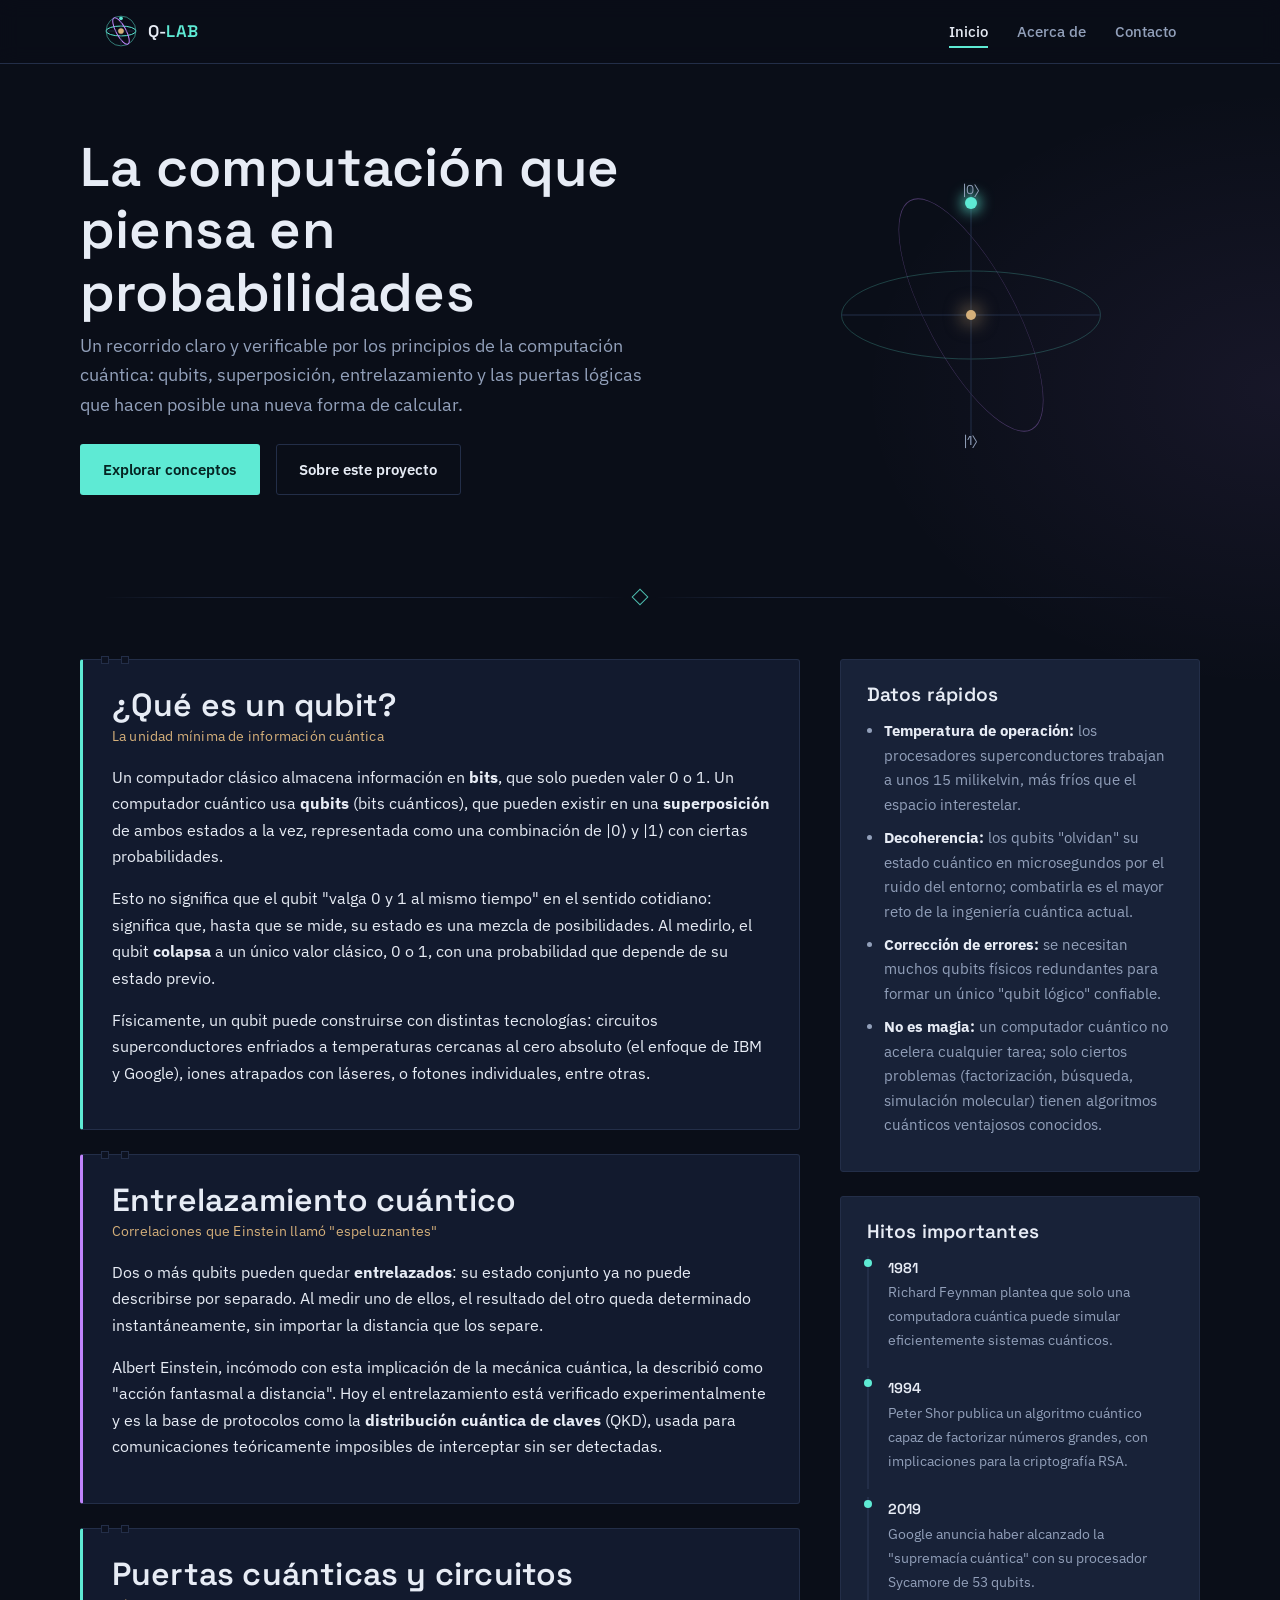
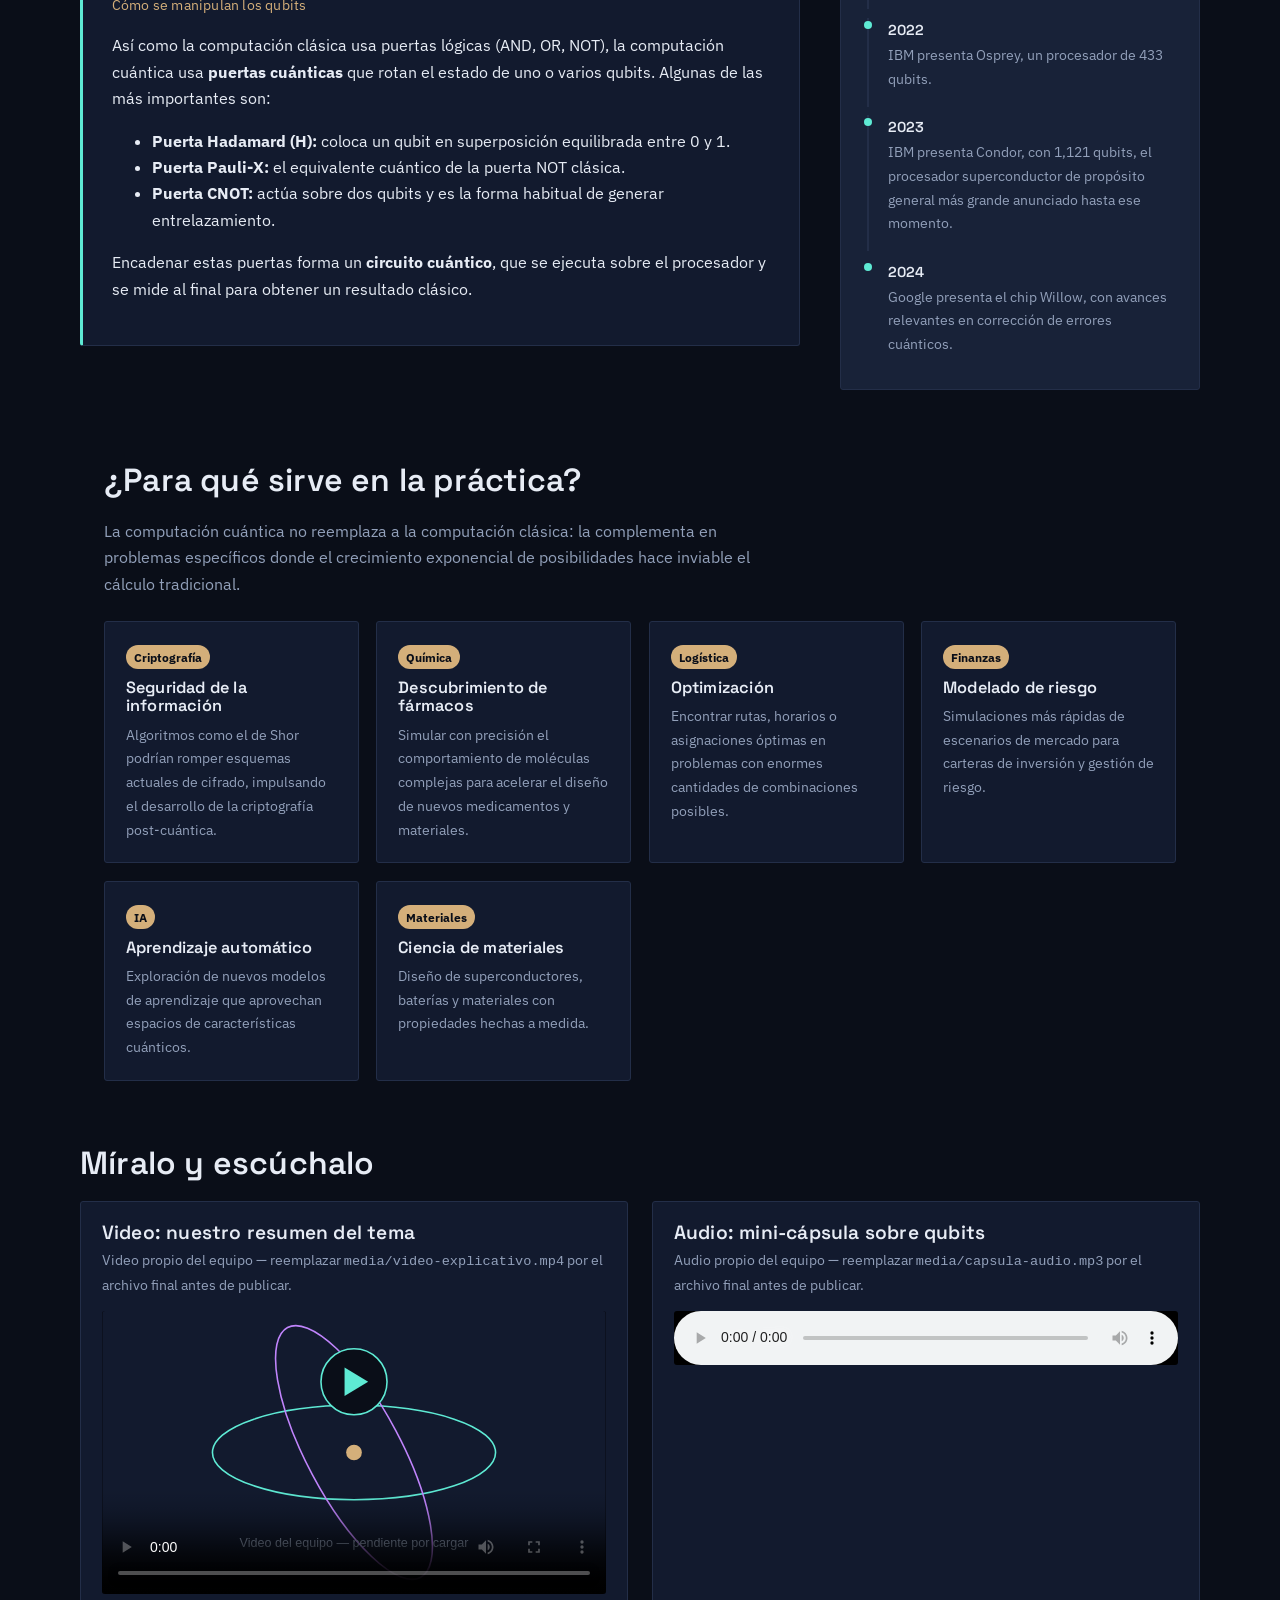
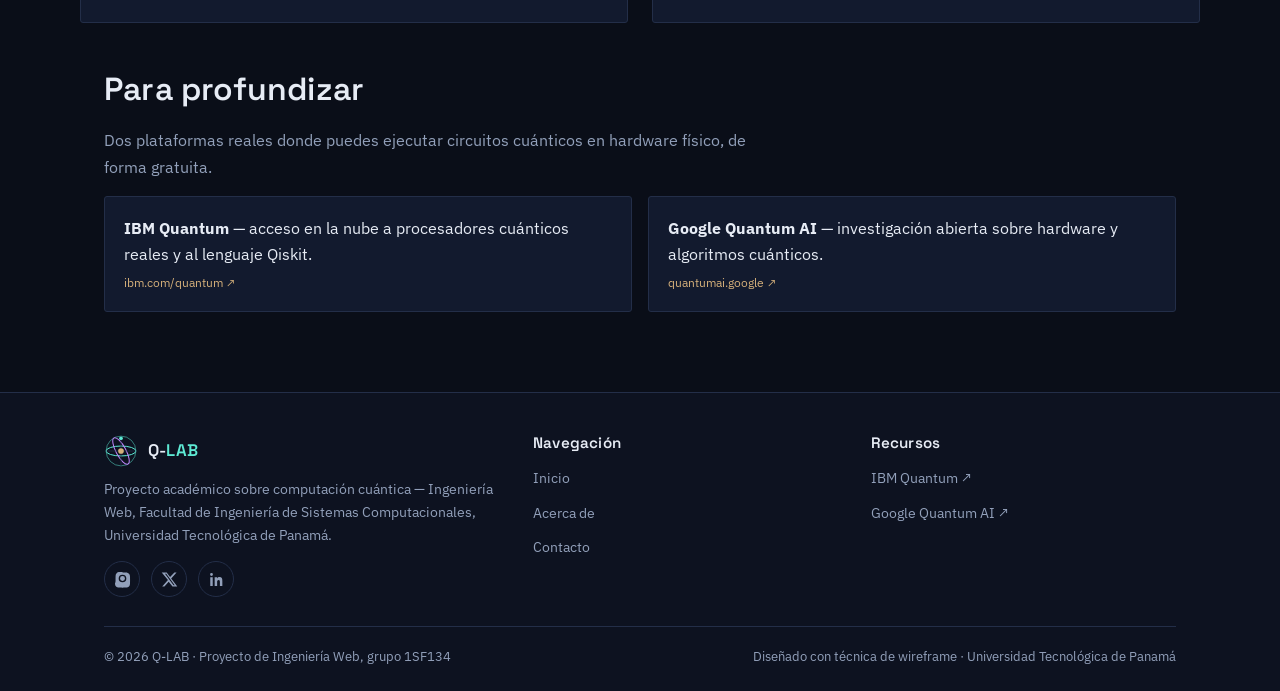
==== html/index.html @ eca436f5 "Primer commit: sitio Q-LAB sobre computacion cuantica" ====
<!DOCTYPE html>
<html lang="es">
<head>
<meta charset="UTF-8">
<meta name="viewport" content="width=device-width, initial-scale=1.0">
<title>Q-LAB · Computación Cuántica</title>
<meta name="description" content="Sitio educativo sobre computación cuántica: qubits, superposición, entrelazamiento, puertas cuánticas y aplicaciones reales. Proyecto de Ingeniería Web, UTP.">
<link rel="icon" type="image/svg+xml" href="../img/favicon.svg">
<link rel="preconnect" href="https://fonts.googleapis.com">
<link href="https://fonts.googleapis.com/css2?family=Space+Grotesk:wght@500;600;700&family=IBM+Plex+Sans:wght@400;500;600&display=swap" rel="stylesheet">
<link rel="stylesheet" href="../css/styles.css">
</head>
<body>

<header class="site-header">
  <nav class="nav" aria-label="Navegación principal">
    <a class="brand" href="index.html">
      <img src="../img/logo.svg" alt="Logotipo Q-LAB: esfera de Bloch estilizada">
      <span class="brand-name">Q-<span>LAB</span></span>
    </a>
    <ul class="nav-links">
      <li><a href="index.html" aria-current="page">Inicio</a></li>
      <li><a href="acerca.html">Acerca de</a></li>
      <li><a href="contacto.html">Contacto</a></li>
    </ul>
  </nav>
</header>

<main>

  <!-- ===================== HERO ===================== -->
  <section class="hero container">
    <div>
      <h1>La computación que piensa en probabilidades</h1>
      <p class="lede">Un recorrido claro y verificable por los principios de la computación cuántica: qubits, superposición, entrelazamiento y las puertas lógicas que hacen posible una nueva forma de calcular.</p>
      <div class="hero-cta">
        <a class="btn btn-primary" href="#conceptos">Explorar conceptos</a>
        <a class="btn btn-outline" href="acerca.html">Sobre este proyecto</a>
      </div>
    </div>
    <div class="bloch" aria-hidden="true">
      <div class="ring eq"></div>
      <div class="ring tilt"></div>
      <div class="axis v"></div>
      <div class="axis h"></div>
      <div class="core"></div>
      <div class="orbit"><div class="qubit"></div></div>
      <span class="label top">|0⟩</span>
      <span class="label bottom">|1⟩</span>
    </div>
  </section>

  <div class="container"><div class="circuit-divider"><span class="gate"></span></div></div>

  <!-- ===================== CONCEPTOS ===================== -->
  <section id="conceptos" class="container content-grid">
    <div>

      <article class="entry">
        <h2>¿Qué es un qubit? <small>La unidad mínima de información cuántica</small></h2>
        <p>Un computador clásico almacena información en <strong>bits</strong>, que solo pueden valer 0 o 1. Un computador cuántico usa <strong>qubits</strong> (bits cuánticos), que pueden existir en una <strong>superposición</strong> de ambos estados a la vez, representada como una combinación de |0⟩ y |1⟩ con ciertas probabilidades.</p>
        <p>Esto no significa que el qubit "valga 0 y 1 al mismo tiempo" en el sentido cotidiano: significa que, hasta que se mide, su estado es una mezcla de posibilidades. Al medirlo, el qubit <strong>colapsa</strong> a un único valor clásico, 0 o 1, con una probabilidad que depende de su estado previo.</p>
        <p>Físicamente, un qubit puede construirse con distintas tecnologías: circuitos superconductores enfriados a temperaturas cercanas al cero absoluto (el enfoque de IBM y Google), iones atrapados con láseres, o fotones individuales, entre otras.</p>
      </article>

      <article class="entry alt">
        <h2>Entrelazamiento cuántico <small>Correlaciones que Einstein llamó "espeluznantes"</small></h2>
        <p>Dos o más qubits pueden quedar <strong>entrelazados</strong>: su estado conjunto ya no puede describirse por separado. Al medir uno de ellos, el resultado del otro queda determinado instantáneamente, sin importar la distancia que los separe.</p>
        <p>Albert Einstein, incómodo con esta implicación de la mecánica cuántica, la describió como "acción fantasmal a distancia". Hoy el entrelazamiento está verificado experimentalmente y es la base de protocolos como la <strong>distribución cuántica de claves</strong> (QKD), usada para comunicaciones teóricamente imposibles de interceptar sin ser detectadas.</p>
      </article>

      <article class="entry">
        <h2>Puertas cuánticas y circuitos <small>Cómo se manipulan los qubits</small></h2>
        <p>Así como la computación clásica usa puertas lógicas (AND, OR, NOT), la computación cuántica usa <strong>puertas cuánticas</strong> que rotan el estado de uno o varios qubits. Algunas de las más importantes son:</p>
        <ul>
          <li><strong>Puerta Hadamard (H):</strong> coloca un qubit en superposición equilibrada entre 0 y 1.</li>
          <li><strong>Puerta Pauli-X:</strong> el equivalente cuántico de la puerta NOT clásica.</li>
          <li><strong>Puerta CNOT:</strong> actúa sobre dos qubits y es la forma habitual de generar entrelazamiento.</li>
        </ul>
        <p>Encadenar estas puertas forma un <strong>circuito cuántico</strong>, que se ejecuta sobre el procesador y se mide al final para obtener un resultado clásico.</p>
      </article>

    </div>

    <div>
      <aside aria-label="Datos rápidos">
        <h3>Datos rápidos</h3>
        <ul>
          <li><strong>Temperatura de operación:</strong> los procesadores superconductores trabajan a unos 15 milikelvin, más fríos que el espacio interestelar.</li>
          <li><strong>Decoherencia:</strong> los qubits "olvidan" su estado cuántico en microsegundos por el ruido del entorno; combatirla es el mayor reto de la ingeniería cuántica actual.</li>
          <li><strong>Corrección de errores:</strong> se necesitan muchos qubits físicos redundantes para formar un único "qubit lógico" confiable.</li>
          <li><strong>No es magia:</strong> un computador cuántico no acelera cualquier tarea; solo ciertos problemas (factorización, búsqueda, simulación molecular) tienen algoritmos cuánticos ventajosos conocidos.</li>
        </ul>
      </aside>

      <aside aria-label="Cronología de hitos">
        <h3>Hitos importantes</h3>
        <ul class="timeline">
          <li><span class="yr">1981</span><br>Richard Feynman plantea que solo una computadora cuántica puede simular eficientemente sistemas cuánticos.</li>
          <li><span class="yr">1994</span><br>Peter Shor publica un algoritmo cuántico capaz de factorizar números grandes, con implicaciones para la criptografía RSA.</li>
          <li><span class="yr">2019</span><br>Google anuncia haber alcanzado la "supremacía cuántica" con su procesador Sycamore de 53 qubits.</li>
          <li><span class="yr">2022</span><br>IBM presenta Osprey, un procesador de 433 qubits.</li>
          <li><span class="yr">2023</span><br>IBM presenta Condor, con 1,121 qubits, el procesador superconductor de propósito general más grande anunciado hasta ese momento.</li>
          <li><span class="yr">2024</span><br>Google presenta el chip Willow, con avances relevantes en corrección de errores cuánticos.</li>
        </ul>
      </aside>
    </div>
  </section>

  <!-- ===================== APLICACIONES ===================== -->
  <section class="container">
    <h2>¿Para qué sirve en la práctica?</h2>
    <p class="text-muted">La computación cuántica no reemplaza a la computación clásica: la complementa en problemas específicos donde el crecimiento exponencial de posibilidades hace inviable el cálculo tradicional.</p>
    <div class="app-grid">
      <div class="app-card">
        <span class="tag">Criptografía</span>
        <h3>Seguridad de la información</h3>
        <p>Algoritmos como el de Shor podrían romper esquemas actuales de cifrado, impulsando el desarrollo de la criptografía post-cuántica.</p>
      </div>
      <div class="app-card">
        <span class="tag">Química</span>
        <h3>Descubrimiento de fármacos</h3>
        <p>Simular con precisión el comportamiento de moléculas complejas para acelerar el diseño de nuevos medicamentos y materiales.</p>
      </div>
      <div class="app-card">
        <span class="tag">Logística</span>
        <h3>Optimización</h3>
        <p>Encontrar rutas, horarios o asignaciones óptimas en problemas con enormes cantidades de combinaciones posibles.</p>
      </div>
      <div class="app-card">
        <span class="tag">Finanzas</span>
        <h3>Modelado de riesgo</h3>
        <p>Simulaciones más rápidas de escenarios de mercado para carteras de inversión y gestión de riesgo.</p>
      </div>
      <div class="app-card">
        <span class="tag">IA</span>
        <h3>Aprendizaje automático</h3>
        <p>Exploración de nuevos modelos de aprendizaje que aprovechan espacios de características cuánticos.</p>
      </div>
      <div class="app-card">
        <span class="tag">Materiales</span>
        <h3>Ciencia de materiales</h3>
        <p>Diseño de superconductores, baterías y materiales con propiedades hechas a medida.</p>
      </div>
    </div>
  </section>

  <!-- ===================== MEDIA ===================== -->
  <section class="media-section container" aria-label="Recursos multimedia">
    <h2>Míralo y escúchalo</h2>
    <div class="media-grid">
      <div class="media-box">
        <h3>Video: nuestro resumen del tema</h3>
        <p class="hint">Video propio del equipo — reemplazar <code>media/video-explicativo.mp4</code> por el archivo final antes de publicar.</p>
        <video controls poster="../img/portada-video.svg">
          <source src="../media/video-explicativo.mp4" type="video/mp4">
          Tu navegador no soporta la reproducción de video.
        </video>
      </div>
      <div class="media-box">
        <h3>Audio: mini-cápsula sobre qubits</h3>
        <p class="hint">Audio propio del equipo — reemplazar <code>media/capsula-audio.mp3</code> por el archivo final antes de publicar.</p>
        <audio controls>
          <source src="../media/capsula-audio.mp3" type="audio/mpeg">
          Tu navegador no soporta la reproducción de audio.
        </audio>
      </div>
    </div>
  </section>

  <!-- ===================== RECURSOS EXTERNOS ===================== -->
  <section class="container" style="padding-bottom:3rem;">
    <h2>Para profundizar</h2>
    <p class="text-muted">Dos plataformas reales donde puedes ejecutar circuitos cuánticos en hardware físico, de forma gratuita.</p>
    <div class="resources">
      <a class="resource-link" href="https://www.ibm.com/quantum" target="_blank" rel="noopener noreferrer">
        <strong>IBM Quantum</strong> — acceso en la nube a procesadores cuánticos reales y al lenguaje Qiskit.
        <span class="src">ibm.com/quantum ↗</span>
      </a>
      <a class="resource-link" href="https://quantumai.google/" target="_blank" rel="noopener noreferrer">
        <strong>Google Quantum AI</strong> — investigación abierta sobre hardware y algoritmos cuánticos.
        <span class="src">quantumai.google ↗</span>
      </a>
    </div>
  </section>

</main>

<footer class="site-footer">
  <div class="container">
    <div class="footer-grid">
      <div>
        <div class="brand" style="margin-bottom:.6rem;">
          <img src="../img/logo.svg" alt="" width="28" height="28">
          <span class="brand-name">Q-<span>LAB</span></span>
        </div>
        <p class="text-muted" style="font-size:.88rem;">Proyecto académico sobre computación cuántica — Ingeniería Web, Facultad de Ingeniería de Sistemas Computacionales, Universidad Tecnológica de Panamá.</p>
        <div class="social-row">
          <a href="#" aria-label="Instagram" title="Instagram (enlace de ejemplo)"><svg viewBox="0 0 24 24"><path d="M12 2.2c3.2 0 3.58.01 4.85.07 1.17.05 1.97.24 2.43.4a4.9 4.9 0 0 1 1.77 1.15 4.9 4.9 0 0 1 1.15 1.77c.16.46.35 1.26.4 2.43.06 1.27.07 1.65.07 4.85s-.01 3.58-.07 4.85c-.05 1.17-.24 1.97-.4 2.43a4.9 4.9 0 0 1-1.15 1.77 4.9 4.9 0 0 1-1.77 1.15c-.46.16-1.26.35-2.43.4-1.27.06-1.65.07-4.85.07s-3.58-.01-4.85-.07c-1.17-.05-1.97-.24-2.43-.4a4.9 4.9 0 0 1-1.77-1.15 4.9 4.9 0 0 1-1.15-1.77c-.16-.46-.35-1.26-.4-2.43C2.21 15.58 2.2 15.2 2.2 12s.01-3.58.07-4.85c.05-1.17.24-1.97.4-2.43A4.9 4.9 0 0 1 3.82 3a4.9 4.9 0 0 1 1.77-1.15c.46-.16 1.26-.35 2.43-.4C9.29 1.4 9.67 1.4 12 1.4Zm0 3a5.4 5.4 0 1 0 0 10.8 5.4 5.4 0 0 0 0-10.8Zm0 8.9a3.5 3.5 0 1 1 0-7 3.5 3.5 0 0 1 0 7Zm5.6-9.1a1.26 1.26 0 1 1-2.52 0 1.26 1.26 0 0 1 2.52 0Z"/></svg></a>
          <a href="#" aria-label="X (Twitter)" title="X (enlace de ejemplo)"><svg viewBox="0 0 24 24"><path d="M18.9 2H22l-7.6 8.7L23 22h-6.8l-5.3-6.9L4.8 22H1.7l8.1-9.3L1 2h7l4.8 6.3L18.9 2Zm-1.2 18h1.7L7.4 3.9H5.6L17.7 20Z"/></svg></a>
          <a href="#" aria-label="LinkedIn" title="LinkedIn (enlace de ejemplo)"><svg viewBox="0 0 24 24"><path d="M6.94 5a2 2 0 1 1-4-.02 2 2 0 0 1 4 .02ZM3.2 8.75h3.47V21H3.2V8.75Zm6.2 0h3.33v1.68h.05c.46-.87 1.6-1.8 3.3-1.8 3.53 0 4.18 2.32 4.18 5.35V21h-3.47v-5.42c0-1.29-.02-2.96-1.8-2.96-1.8 0-2.08 1.41-2.08 2.87V21H9.4V8.75Z"/></svg></a>
        </div>
      </div>
      <div>
        <h4>Navegación</h4>
        <ul>
          <li><a href="index.html">Inicio</a></li>
          <li><a href="acerca.html">Acerca de</a></li>
          <li><a href="contacto.html">Contacto</a></li>
        </ul>
      </div>
      <div>
        <h4>Recursos</h4>
        <ul>
          <li><a href="https://www.ibm.com/quantum" target="_blank" rel="noopener noreferrer">IBM Quantum ↗</a></li>
          <li><a href="https://quantumai.google/" target="_blank" rel="noopener noreferrer">Google Quantum AI ↗</a></li>
        </ul>
      </div>
    </div>
    <div class="footer-bottom">
      <span>© 2026 Q-LAB · Proyecto de Ingeniería Web, grupo 1SF134</span>
      <span>Diseñado con técnica de wireframe · Universidad Tecnológica de Panamá</span>
    </div>
  </div>
</footer>

</body>
</html>
---- css/styles.css ----
/* =========================================================
   Q-LAB · Computación Cuántica
   Hoja de estilos — CSS3 puro, sin frameworks
   Paleta inspirada en refrigeradores de dilución (frío/azul
   profundo), láseres (cian) y superposición (violeta), con
   un acento dorado que evoca el cableado coaxial chapado en
   oro de los procesadores cuánticos reales.
   ========================================================= */

:root{
  --bg:            #0a0e18;
  --bg-alt:        #0d1220;
  --surface:       #121a2e;
  --surface-2:     #182238;
  --border:        #232e48;
  --text:          #e7ecf5;
  --text-muted:    #92a0ba;
  --cyan:          #5eead4;
  --violet:        #c084fc;
  --gold:          #d4af7a;
  --danger:        #ff8a8a;
  --ok:            #7ee0a8;

  --font-head: "Space Grotesk", "Segoe UI", sans-serif;
  --font-body: "IBM Plex Sans", "Segoe UI", sans-serif;

  --maxw: 1120px;
  --radius: 3px;
}

*, *::before, *::after{ box-sizing: border-box; }

html{ scroll-behavior: smooth; }

body{
  margin: 0;
  background: var(--bg);
  color: var(--text);
  font-family: var(--font-body);
  font-size: 16px;
  line-height: 1.65;
  background-image:
    radial-gradient(ellipse 900px 500px at 15% -10%, rgba(94,234,212,.08), transparent 60%),
    radial-gradient(ellipse 700px 500px at 100% 10%, rgba(192,132,252,.07), transparent 60%);
  background-repeat: no-repeat;
}

img{ max-width: 100%; display: block; }

a{ color: var(--cyan); text-decoration: none; }
a:hover{ text-decoration: underline; }
a:focus-visible, button:focus-visible, input:focus-visible, textarea:focus-visible, select:focus-visible{
  outline: 2px solid var(--cyan);
  outline-offset: 2px;
}

.container{
  max-width: var(--maxw);
  margin: 0 auto;
  padding: 0 1.5rem;
}

h1, h2, h3, h4{
  font-family: var(--font-head);
  font-weight: 600;
  line-height: 1.15;
  margin: 0 0 .6em;
  letter-spacing: .2px;
}
h1{ font-size: clamp(2.1rem, 4.5vw, 3.4rem); }
h2{ font-size: clamp(1.5rem, 3vw, 2rem); }
h3{ font-size: 1.2rem; }
p{ margin: 0 0 1em; color: var(--text); max-width: 68ch; }
.text-muted{ color: var(--text-muted); }

/* ---------- divisor tipo "circuito cuántico" ---------- */
.circuit-divider{
  display: flex;
  align-items: center;
  gap: .5rem;
  margin: 2.5rem 0;
  opacity: .8;
}
.circuit-divider::before,
.circuit-divider::after{
  content: "";
  height: 1px;
  flex: 1;
  background: linear-gradient(90deg, transparent, var(--border) 20%, var(--border) 80%, transparent);
}
.circuit-divider .gate{
  width: 12px; height: 12px;
  border: 1.5px solid var(--cyan);
  transform: rotate(45deg);
  flex-shrink: 0;
}

/* ---------- barra de navegación ---------- */
.site-header{
  position: sticky; top: 0; z-index: 50;
  background: rgba(10,14,24,.85);
  backdrop-filter: blur(10px);
  border-bottom: 1px solid var(--border);
}
.nav{
  display: flex; align-items: center; justify-content: space-between;
  padding: .9rem 1.5rem;
  max-width: var(--maxw); margin: 0 auto;
}
.brand{ display: flex; align-items: center; gap: .6rem; }
.brand img{ width: 34px; height: 34px; }
.brand-name{
  font-family: var(--font-head); font-weight: 600; font-size: 1.05rem;
  color: var(--text); letter-spacing: .3px;
}
.brand-name span{ color: var(--cyan); }

.nav-links{
  list-style: none; display: flex; gap: 1.8rem;
  margin: 0; padding: 0;
}
.nav-links a{
  color: var(--text-muted); font-size: .95rem; font-weight: 500;
  padding: .3rem 0; border-bottom: 2px solid transparent;
}
.nav-links a:hover, .nav-links a[aria-current="page"]{
  color: var(--text); text-decoration: none;
  border-bottom-color: var(--cyan);
}
.nav-toggle{ display: none; }

/* ---------- hero ---------- */
.hero{
  padding: 4.5rem 0 3.5rem;
  display: grid;
  grid-template-columns: 1.15fr .85fr;
  gap: 2.5rem;
  align-items: center;
}
.hero h1{ margin-bottom: .5rem; }
.hero .lede{ font-size: 1.1rem; color: var(--text-muted); max-width: 52ch; }
.hero-cta{ display: flex; gap: 1rem; margin-top: 1.6rem; flex-wrap: wrap; }

.btn{
  display: inline-block;
  font-family: var(--font-body); font-weight: 600; font-size: .95rem;
  padding: .75rem 1.4rem;
  border-radius: var(--radius);
  border: 1px solid transparent;
  cursor: pointer;
}
.btn:hover{ text-decoration: none; }
.btn-primary{
  background: var(--cyan); color: #052422;
}
.btn-primary:hover{ background: #82f2e0; }
.btn-outline{
  border-color: var(--border); color: var(--text);
  background: transparent;
}
.btn-outline:hover{ border-color: var(--cyan); color: var(--cyan); }

/* ---------- esfera de Bloch animada (SVG/CSS) ---------- */
.bloch{
  position: relative;
  width: 260px; height: 260px;
  margin: 0 auto;
}
.bloch .ring{
  position: absolute; inset: 0;
  border: 1px solid rgba(94,234,212,.35);
  border-radius: 50%;
}
.bloch .ring.eq{
  transform: scaleY(.34);
}
.bloch .ring.tilt{
  transform: rotate(62deg) scaleY(.34);
  border-color: rgba(192,132,252,.35);
}
.bloch .axis{
  position: absolute; left: 50%; top: 50%;
  background: var(--border);
}
.bloch .axis.v{ width: 1px; height: 100%; transform: translate(-50%,-50%); }
.bloch .axis.h{ height: 1px; width: 100%; transform: translate(-50%,-50%); }
.bloch .core{
  position: absolute; left: 50%; top: 50%;
  width: 10px; height: 10px; margin: -5px;
  background: var(--gold); border-radius: 50%;
  box-shadow: 0 0 18px 4px rgba(212,175,122,.55);
}
.bloch .orbit{
  position: absolute; inset: 18px;
  animation: spin 9s linear infinite;
}
.bloch .orbit .qubit{
  position: absolute; top: -6px; left: 50%;
  width: 12px; height: 12px; margin-left: -6px;
  background: var(--cyan); border-radius: 50%;
  box-shadow: 0 0 14px 3px rgba(94,234,212,.8);
}
.bloch .label{
  position: absolute; font-family: var(--font-head);
  font-size: .8rem; color: var(--text-muted);
}
.bloch .label.top{ top: -6px; left: 50%; transform: translateX(-50%); }
.bloch .label.bottom{ bottom: -6px; left: 50%; transform: translateX(-50%); }

@keyframes spin{ to{ transform: rotate(360deg); } }
@media (prefers-reduced-motion: reduce){
  .bloch .orbit{ animation: none; }
}

/* ---------- layout principal con article + aside ---------- */
.content-grid{
  display: grid;
  grid-template-columns: 2fr 1fr;
  gap: 2.5rem;
  align-items: start;
  padding: 1rem 0 3rem;
}

article.entry{
  background: var(--surface);
  border: 1px solid var(--border);
  border-left: 3px solid var(--cyan);
  border-radius: var(--radius);
  padding: 1.7rem 1.8rem;
  margin-bottom: 1.5rem;
  position: relative;
}
article.entry::before, article.entry::after{
  content: "";
  position: absolute; top: -4px;
  width: 8px; height: 8px;
  background: var(--bg-alt);
  border: 1px solid var(--border);
}
article.entry::before{ left: 18px; }
article.entry::after{ left: 38px; }
article.entry h2{ color: var(--text); }
article.entry h2 small{
  display: block; font-family: var(--font-body); font-weight: 400;
  font-size: .85rem; color: var(--gold); margin-top: .3rem;
}
article.entry.alt{ border-left-color: var(--violet); }

aside{
  background: var(--surface-2);
  border: 1px solid var(--border);
  border-radius: var(--radius);
  padding: 1.5rem 1.6rem;
  margin-bottom: 1.5rem;
}
aside h3{ margin-bottom: .8rem; }
aside ul{ margin: 0; padding-left: 1.1rem; }
aside li{ margin-bottom: .55rem; color: var(--text-muted); font-size: .93rem; }
aside li strong{ color: var(--text); }

.timeline{ list-style: none; margin: 0; padding: 0; }
.timeline li{
  padding-left: 1.2rem;
  border-left: 2px solid var(--border);
  padding-bottom: 1rem;
  position: relative;
  font-size: .9rem;
  color: var(--text-muted);
}
.timeline li::before{
  content: "";
  position: absolute; left: -5px; top: 3px;
  width: 8px; height: 8px; border-radius: 50%;
  background: var(--cyan);
}
.timeline li:last-child{ border-left-color: transparent; padding-bottom: 0; }
.timeline .yr{ color: var(--text); font-weight: 600; font-family: var(--font-head); }

.pill-list{ list-style: none; margin: 0; padding: 0; display: flex; flex-wrap: wrap; gap: .5rem; }
.pill-list li{
  background: var(--bg-alt); border: 1px solid var(--border);
  padding: .35rem .75rem; border-radius: 999px;
  font-size: .82rem; color: var(--text-muted);
}

/* ---------- aplicaciones (cards) ---------- */
.app-grid{
  display: grid;
  grid-template-columns: repeat(auto-fit, minmax(220px, 1fr));
  gap: 1.1rem;
  margin: 1.5rem 0 3rem;
}
.app-card{
  background: var(--surface);
  border: 1px solid var(--border);
  border-radius: var(--radius);
  padding: 1.3rem;
}
.app-card .tag{
  display: inline-block; font-size: .72rem; color: var(--bg);
  background: var(--gold); padding: .15rem .5rem; border-radius: 999px;
  margin-bottom: .6rem; font-weight: 700;
}
.app-card h3{ margin-bottom: .4rem; font-size: 1.02rem; }
.app-card p{ font-size: .9rem; color: var(--text-muted); margin: 0; }

/* ---------- media (audio / video) ---------- */
.media-section{ padding: 1rem 0 3rem; }
.media-grid{
  display: grid; grid-template-columns: 1fr 1fr; gap: 1.5rem;
}
.media-box{
  background: var(--surface); border: 1px solid var(--border);
  border-radius: var(--radius); padding: 1.3rem;
}
.media-box h3{ margin-bottom: .3rem; }
.media-box p.hint{ font-size: .85rem; color: var(--text-muted); margin-bottom: .9rem; }
video, audio{ width: 100%; border-radius: var(--radius); background: #000; }

/* ---------- recursos externos ---------- */
.resources{
  display: flex; flex-wrap: wrap; gap: 1rem; margin-top: .5rem;
}
.resource-link{
  flex: 1 1 260px;
  display: block;
  background: var(--surface); border: 1px solid var(--border);
  border-radius: var(--radius); padding: 1.1rem 1.2rem;
  color: var(--text);
}
.resource-link:hover{ border-color: var(--gold); text-decoration: none; }
.resource-link .src{ display: block; color: var(--gold); font-size: .78rem; margin-top: .3rem; }

/* ---------- formulario de contacto ---------- */
.form-card{
  background: var(--surface); border: 1px solid var(--border);
  border-radius: var(--radius); padding: 2rem;
}
.form-grid{
  display: grid; grid-template-columns: 1fr 1fr; gap: 1.2rem 1.4rem;
}
.field{ display: flex; flex-direction: column; gap: .4rem; }
.field.full{ grid-column: 1 / -1; }
.field label{ font-size: .88rem; color: var(--text-muted); font-weight: 500; }
.field .req{ color: var(--violet); }
.field input, .field select, .field textarea{
  background: var(--bg-alt); border: 1px solid var(--border);
  color: var(--text); font-family: var(--font-body); font-size: .95rem;
  padding: .65rem .8rem; border-radius: var(--radius);
}
.field textarea{ resize: vertical; min-height: 110px; }
.field input:invalid:not(:placeholder-shown),
.field textarea:invalid:not(:placeholder-shown){
  border-color: var(--danger);
}
.field .error-msg{
  font-size: .78rem; color: var(--danger); min-height: 1em;
}
.field input:focus, .field select:focus, .field textarea:focus{
  border-color: var(--cyan);
}
.form-actions{ margin-top: 1.6rem; display: flex; align-items: center; gap: 1rem; flex-wrap: wrap; }
.form-status{ font-size: .9rem; }
.form-status.ok{ color: var(--ok); }
.form-status.err{ color: var(--danger); }

.contact-grid{
  display: grid; grid-template-columns: 1.3fr .9fr; gap: 2.2rem;
  padding: 2rem 0 3rem; align-items: start;
}

.map-frame{
  border: 1px solid var(--border); border-radius: var(--radius);
  overflow: hidden; margin-top: 1rem; filter: grayscale(.3) invert(.92) contrast(.9);
}
.map-frame iframe{ width: 100%; height: 220px; border: 0; display: block; }

/* ---------- footer ---------- */
.site-footer{
  border-top: 1px solid var(--border);
  background: var(--bg-alt);
  padding: 2.6rem 0 1.6rem;
  margin-top: 2rem;
}
.footer-grid{
  display: grid; grid-template-columns: 1.3fr 1fr 1fr; gap: 2rem;
  padding-bottom: 1.8rem;
}
.footer-grid h4{ color: var(--text); font-size: .95rem; margin-bottom: .8rem; }
.footer-grid ul{ list-style: none; margin: 0; padding: 0; }
.footer-grid li{ margin-bottom: .5rem; }
.footer-grid a{ color: var(--text-muted); font-size: .88rem; }
.footer-grid a:hover{ color: var(--cyan); }

.social-row{ display: flex; gap: .7rem; margin-top: .3rem; }
.social-row a{
  width: 36px; height: 36px; display: flex; align-items: center; justify-content: center;
  border: 1px solid var(--border); border-radius: 50%; color: var(--text-muted);
}
.social-row a:hover{ border-color: var(--cyan); color: var(--cyan); text-decoration: none; }
.social-row svg{ width: 17px; height: 17px; fill: currentColor; }

.footer-bottom{
  border-top: 1px solid var(--border); padding-top: 1.2rem;
  display: flex; justify-content: space-between; flex-wrap: wrap; gap: .5rem;
  font-size: .8rem; color: var(--text-muted);
}

/* ---------- responsive ---------- */
@media (max-width: 860px){
  .hero{ grid-template-columns: 1fr; }
  .bloch{ order: -1; margin-bottom: 1rem; width: 200px; height: 200px; }
  .content-grid{ grid-template-columns: 1fr; }
  .contact-grid{ grid-template-columns: 1fr; }
  .media-grid{ grid-template-columns: 1fr; }
  .form-grid{ grid-template-columns: 1fr; }
  .footer-grid{ grid-template-columns: 1fr; gap: 1.4rem; }
  .nav-links{ gap: 1.1rem; }
}
@media (max-width: 560px){
  .nav-links{ display: none; }
}
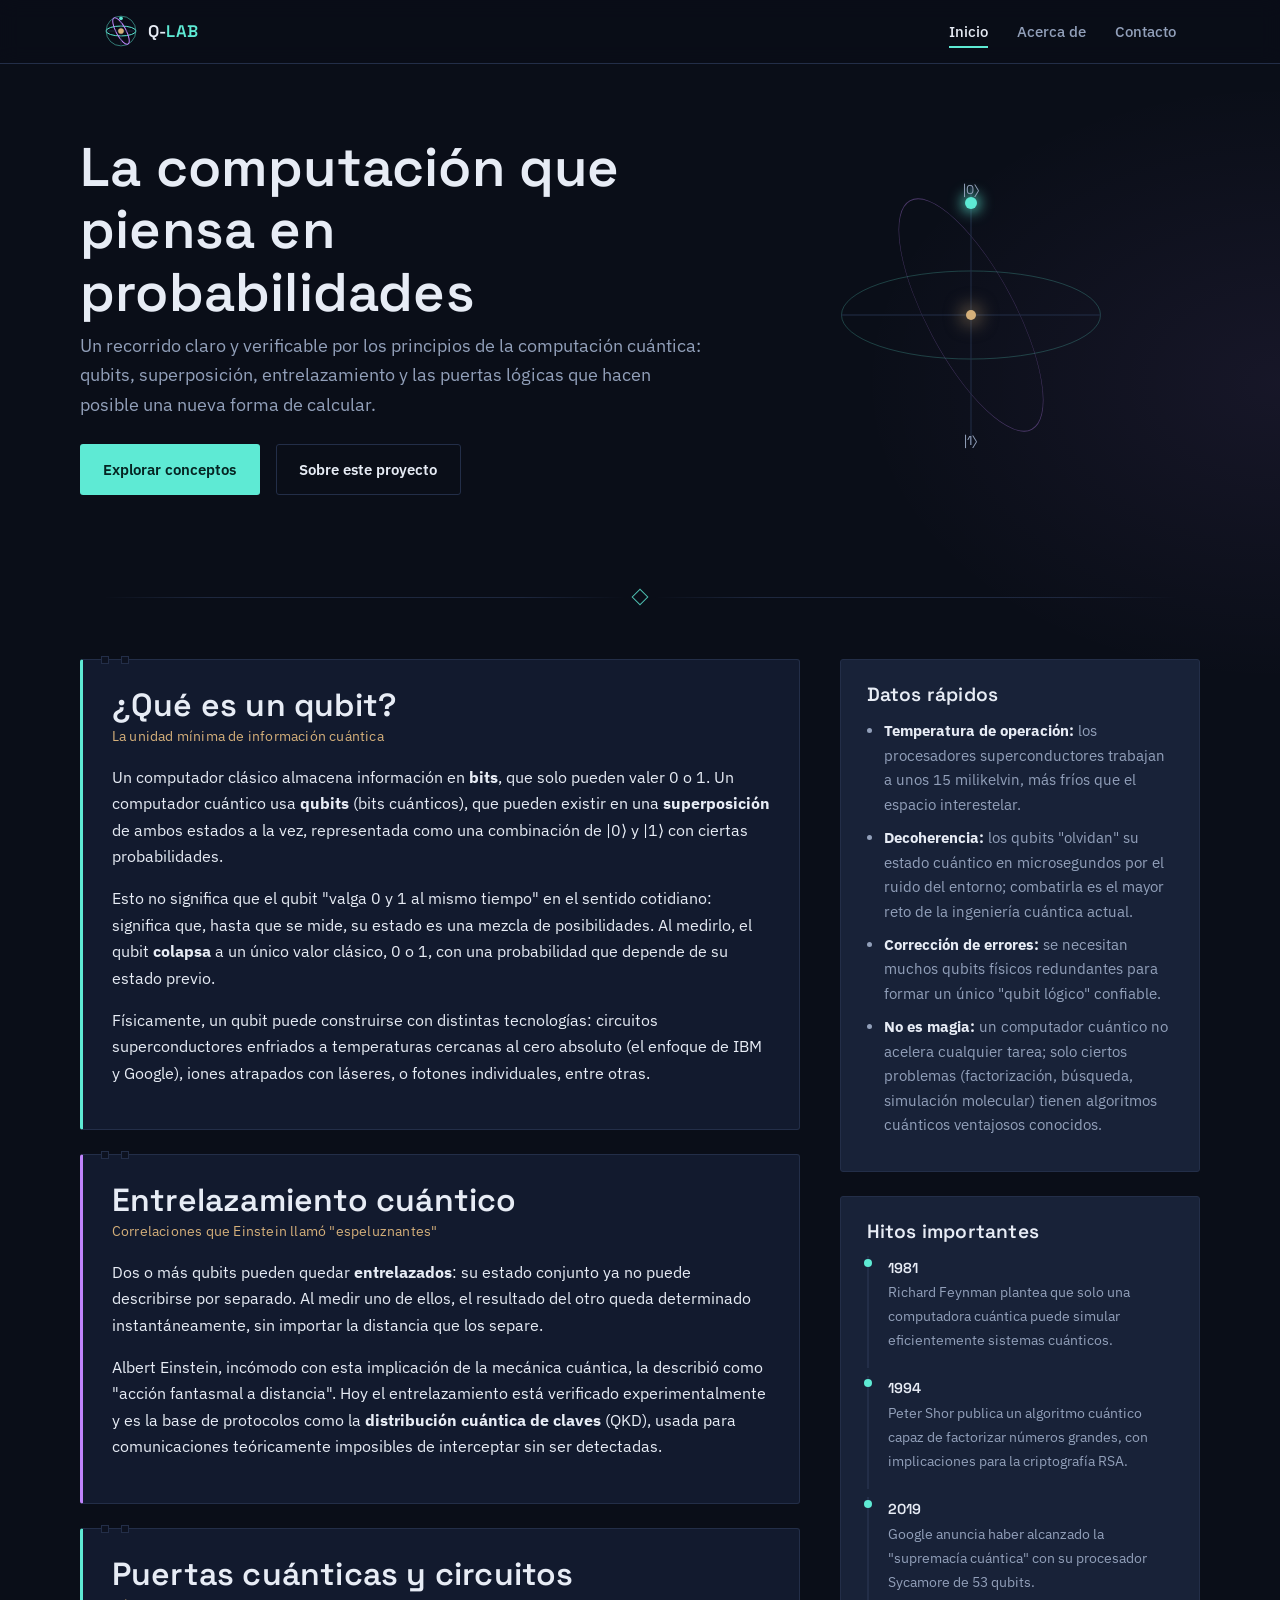
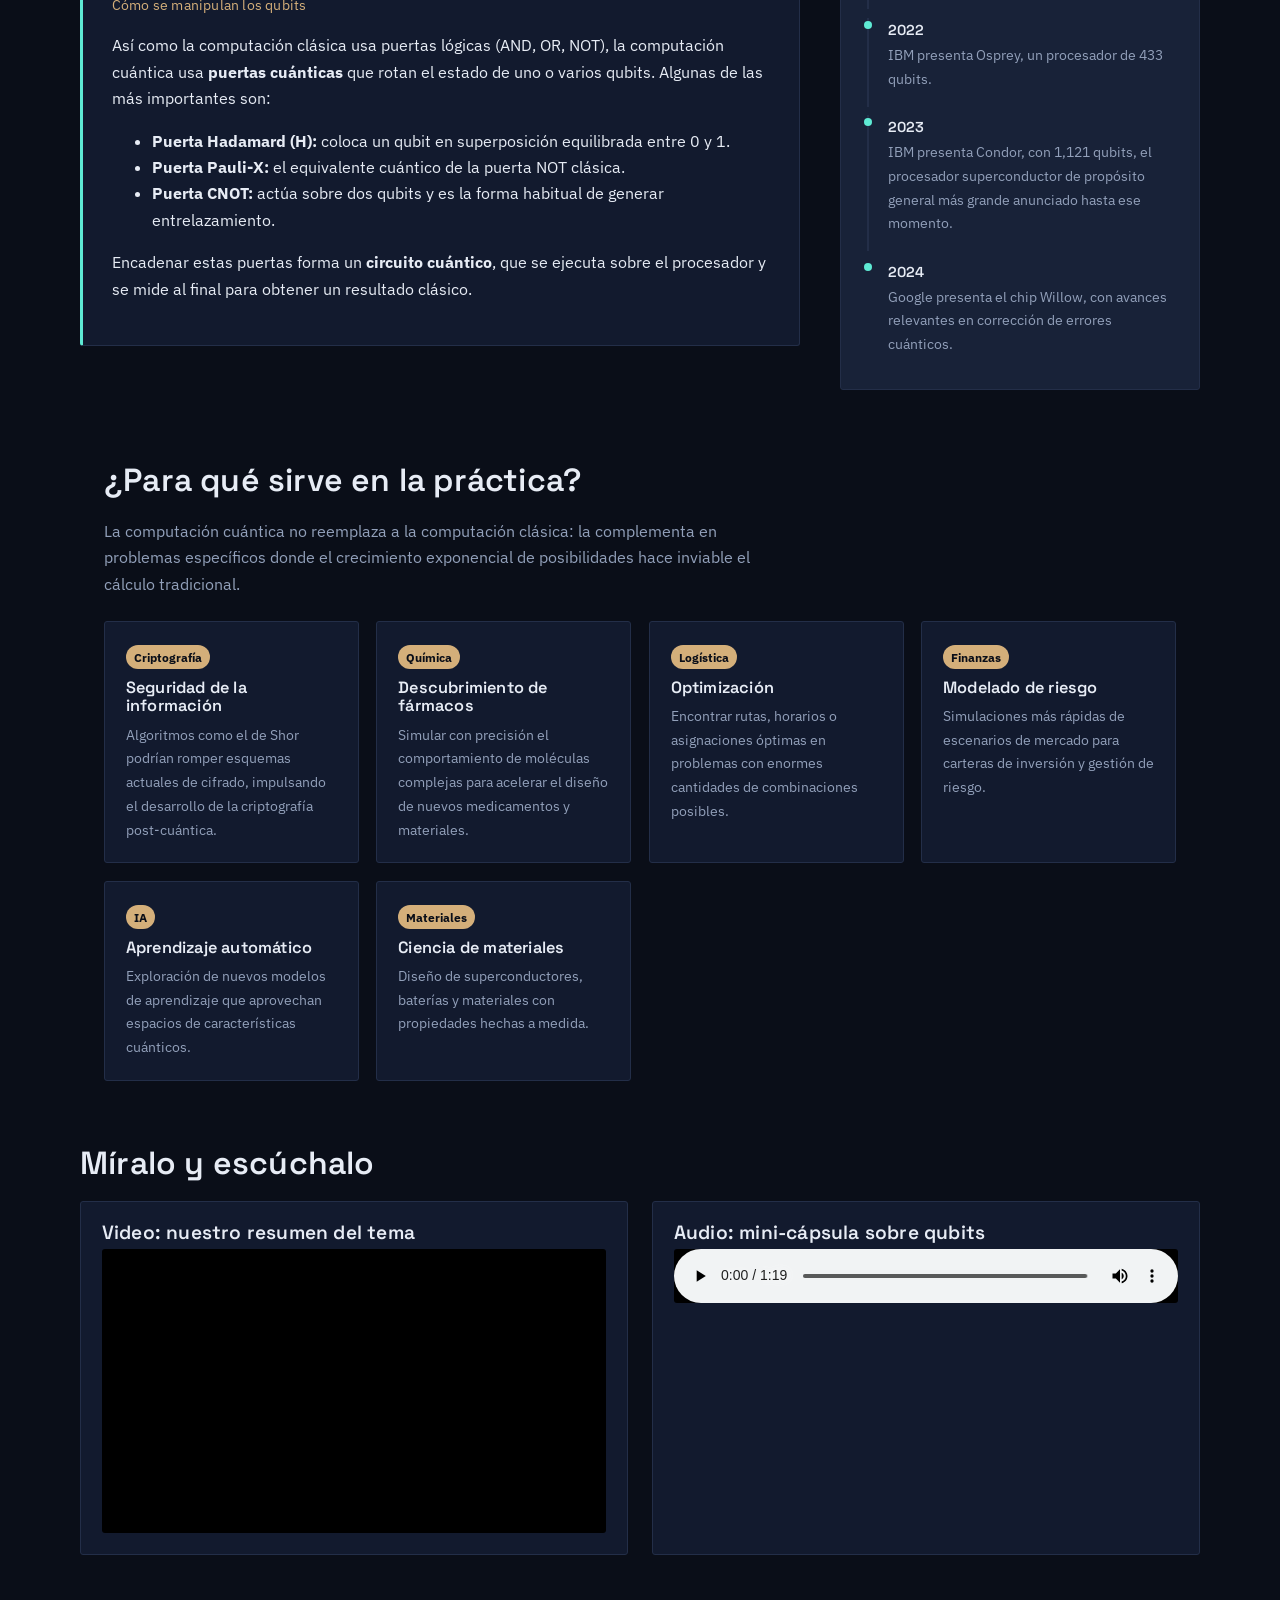
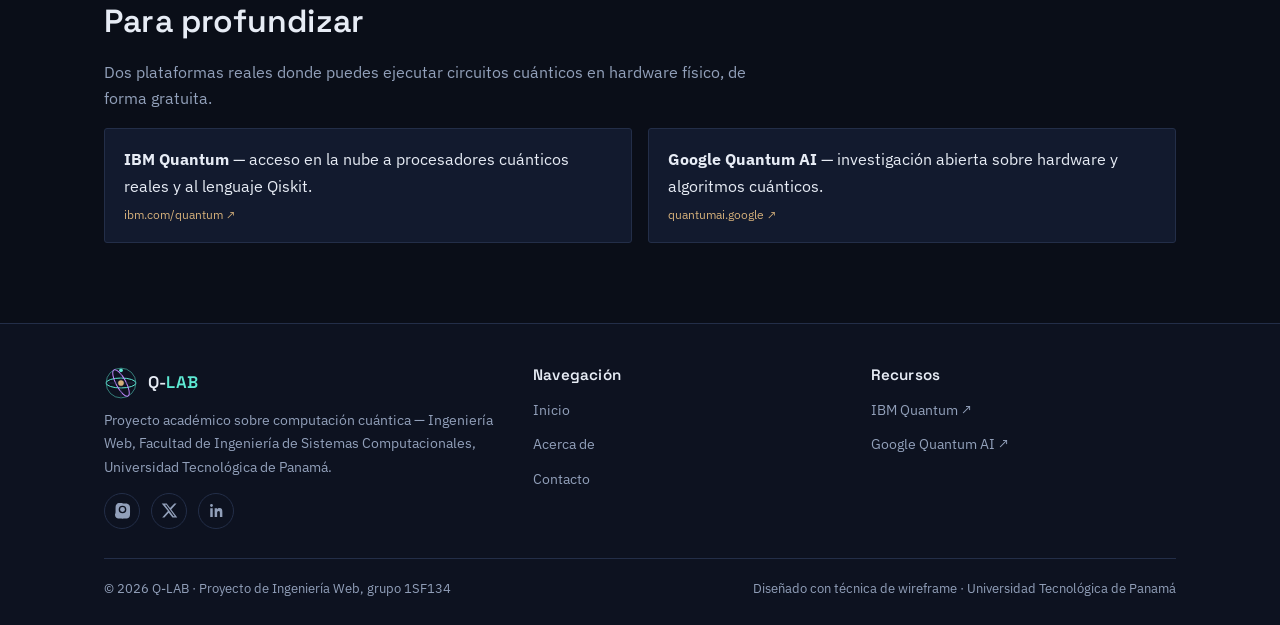
==== commit 579d14c2: "Se agrego meidia, se limpio la estructura" ====
--- a/html/index.html
+++ b/html/index.html
@@ -151,15 +151,17 @@
     <div class="media-grid">
       <div class="media-box">
         <h3>Video: nuestro resumen del tema</h3>
-        <p class="hint">Video propio del equipo — reemplazar <code>media/video-explicativo.mp4</code> por el archivo final antes de publicar.</p>
-        <video controls poster="../img/portada-video.svg">
-          <source src="../media/video-explicativo.mp4" type="video/mp4">
-          Tu navegador no soporta la reproducción de video.
-        </video>
+        <div class="video-frame">
+          <iframe
+            src="https://www.youtube.com/embed/ilPfvMEOmCs"
+            title="Video sobre computación cuántica"
+            allow="accelerometer; autoplay; clipboard-write; encrypted-media; gyroscope; picture-in-picture; web-share"
+            allowfullscreen>
+          </iframe>
+        </div>
       </div>
       <div class="media-box">
         <h3>Audio: mini-cápsula sobre qubits</h3>
-        <p class="hint">Audio propio del equipo — reemplazar <code>media/capsula-audio.mp3</code> por el archivo final antes de publicar.</p>
         <audio controls>
           <source src="../media/capsula-audio.mp3" type="audio/mpeg">
           Tu navegador no soporta la reproducción de audio.
--- a/css/styles.css
+++ b/css/styles.css
@@ -138,7 +138,7 @@
   align-items: center;
 }
 .hero h1{ margin-bottom: .5rem; }
-.hero .lede{ font-size: 1.1rem; color: var(--text-muted); max-width: 52ch; }
+.hero .lede{ font-size: 1.1rem; color: var(--text-muted); max-width: 70ch; }
 .hero-cta{ display: flex; gap: 1rem; margin-top: 1.6rem; flex-wrap: wrap; }
 
 .btn{
@@ -316,6 +316,8 @@
 .media-box h3{ margin-bottom: .3rem; }
 .media-box p.hint{ font-size: .85rem; color: var(--text-muted); margin-bottom: .9rem; }
 video, audio{ width: 100%; border-radius: var(--radius); background: #000; }
+.video-frame{ width: 100%; aspect-ratio: 16 / 9; overflow: hidden; border-radius: var(--radius); background: #000; }
+.video-frame iframe{ width: 100%; height: 100%; border: 0; display: block; }
 
 /* ---------- recursos externos ---------- */
 .resources{
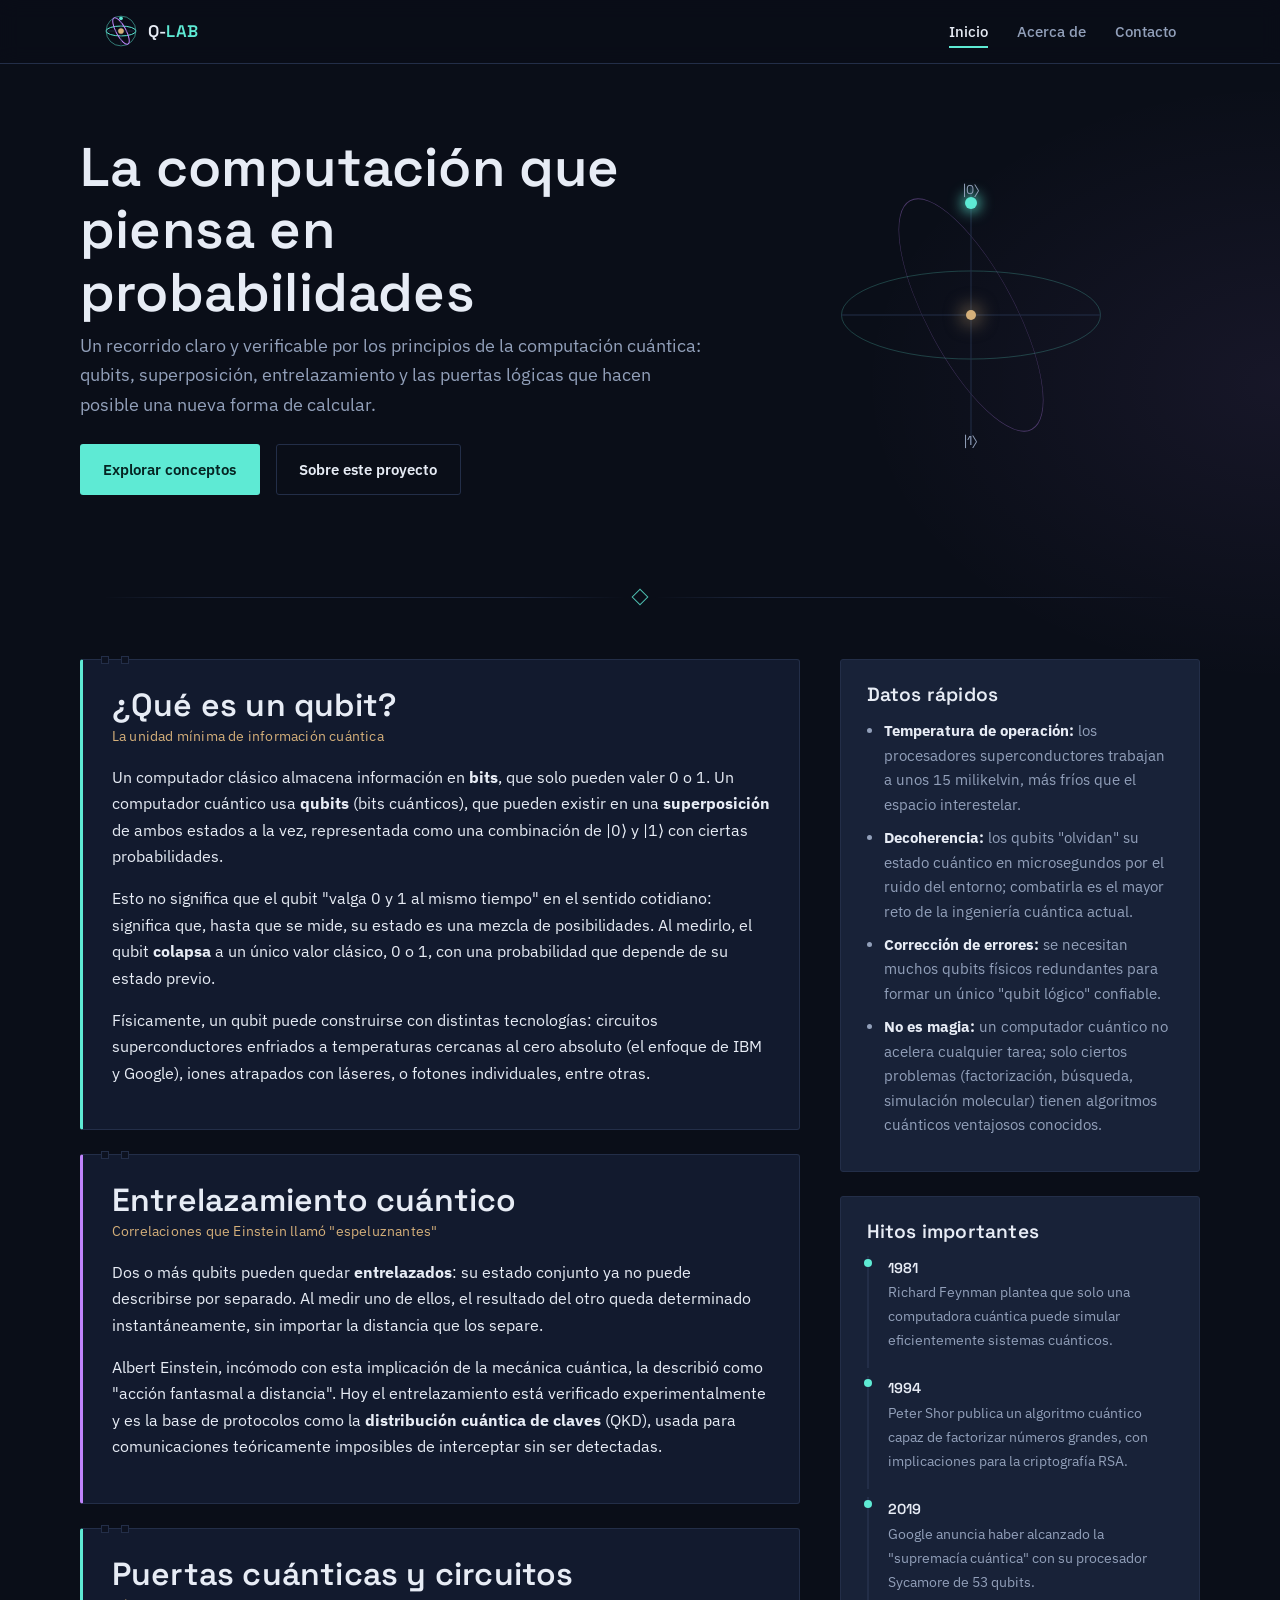
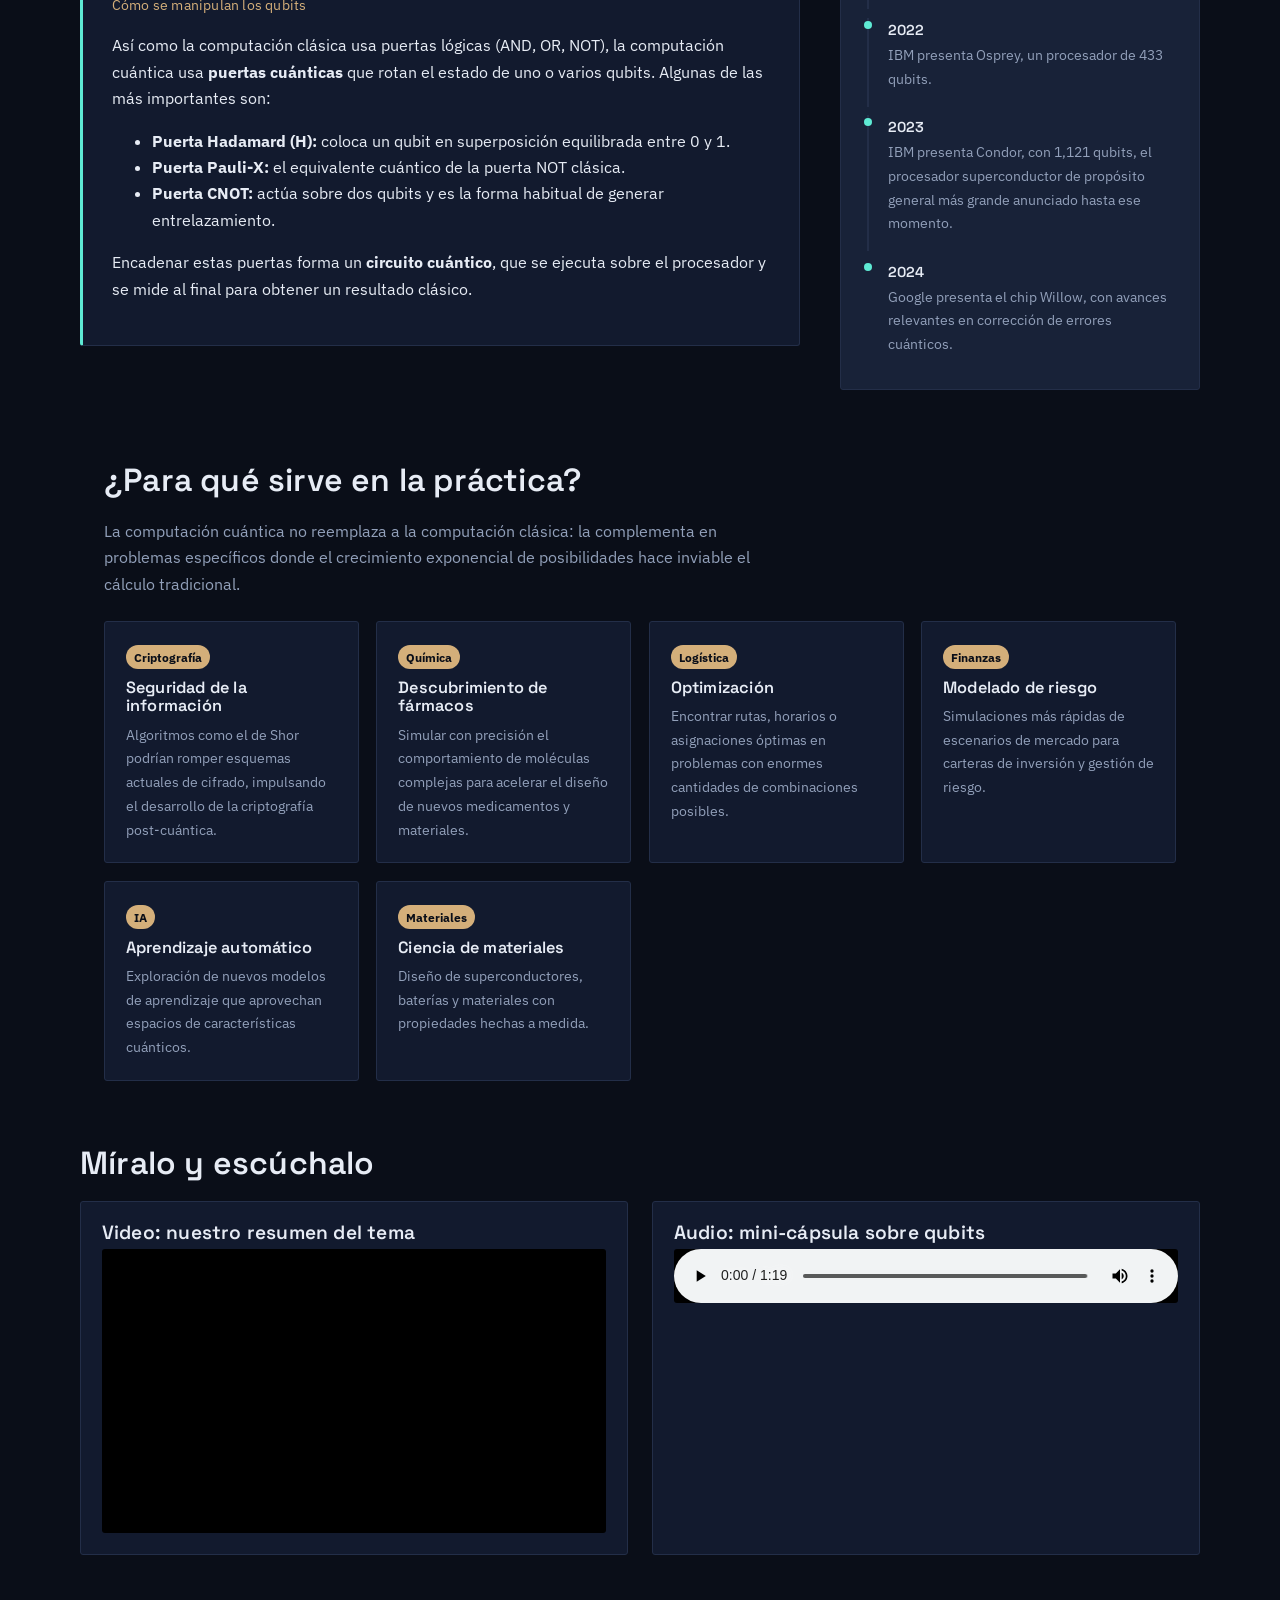
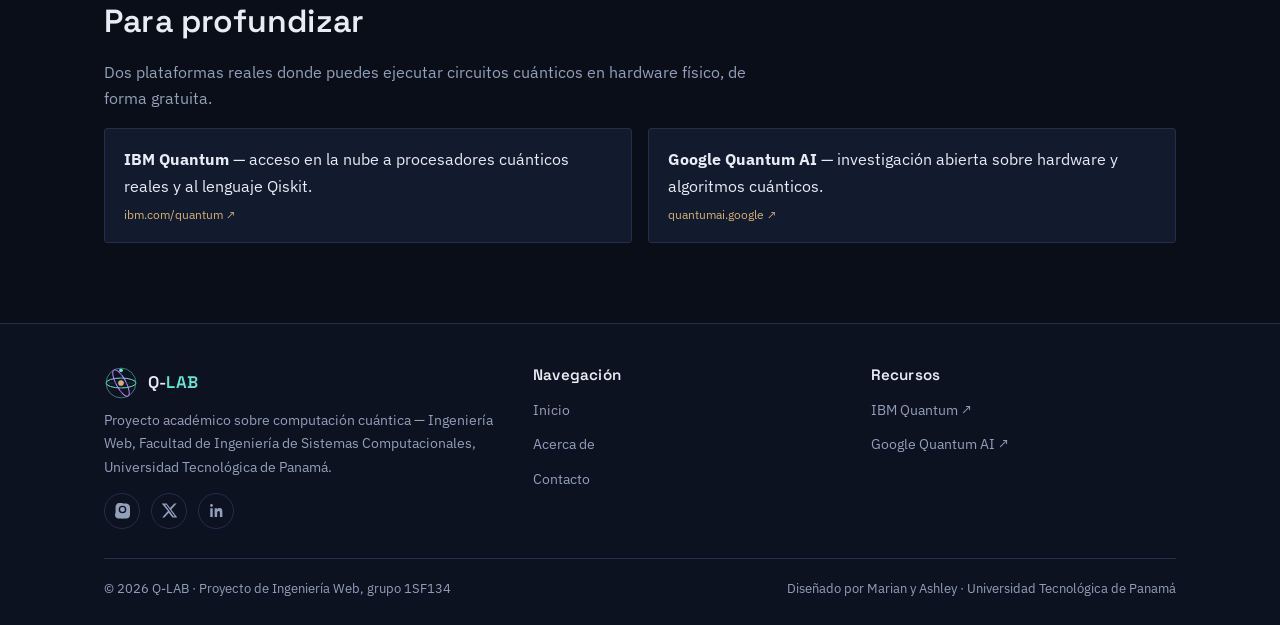
==== commit 67a65fff: "Arreglos terminados" ====
--- a/html/index.html
+++ b/html/index.html
@@ -221,7 +221,7 @@
     </div>
     <div class="footer-bottom">
       <span>© 2026 Q-LAB · Proyecto de Ingeniería Web, grupo 1SF134</span>
-      <span>Diseñado con técnica de wireframe · Universidad Tecnológica de Panamá</span>
+      <span>Diseñado por Marian y Ashley  · Universidad Tecnológica de Panamá</span>
     </div>
   </div>
 </footer>
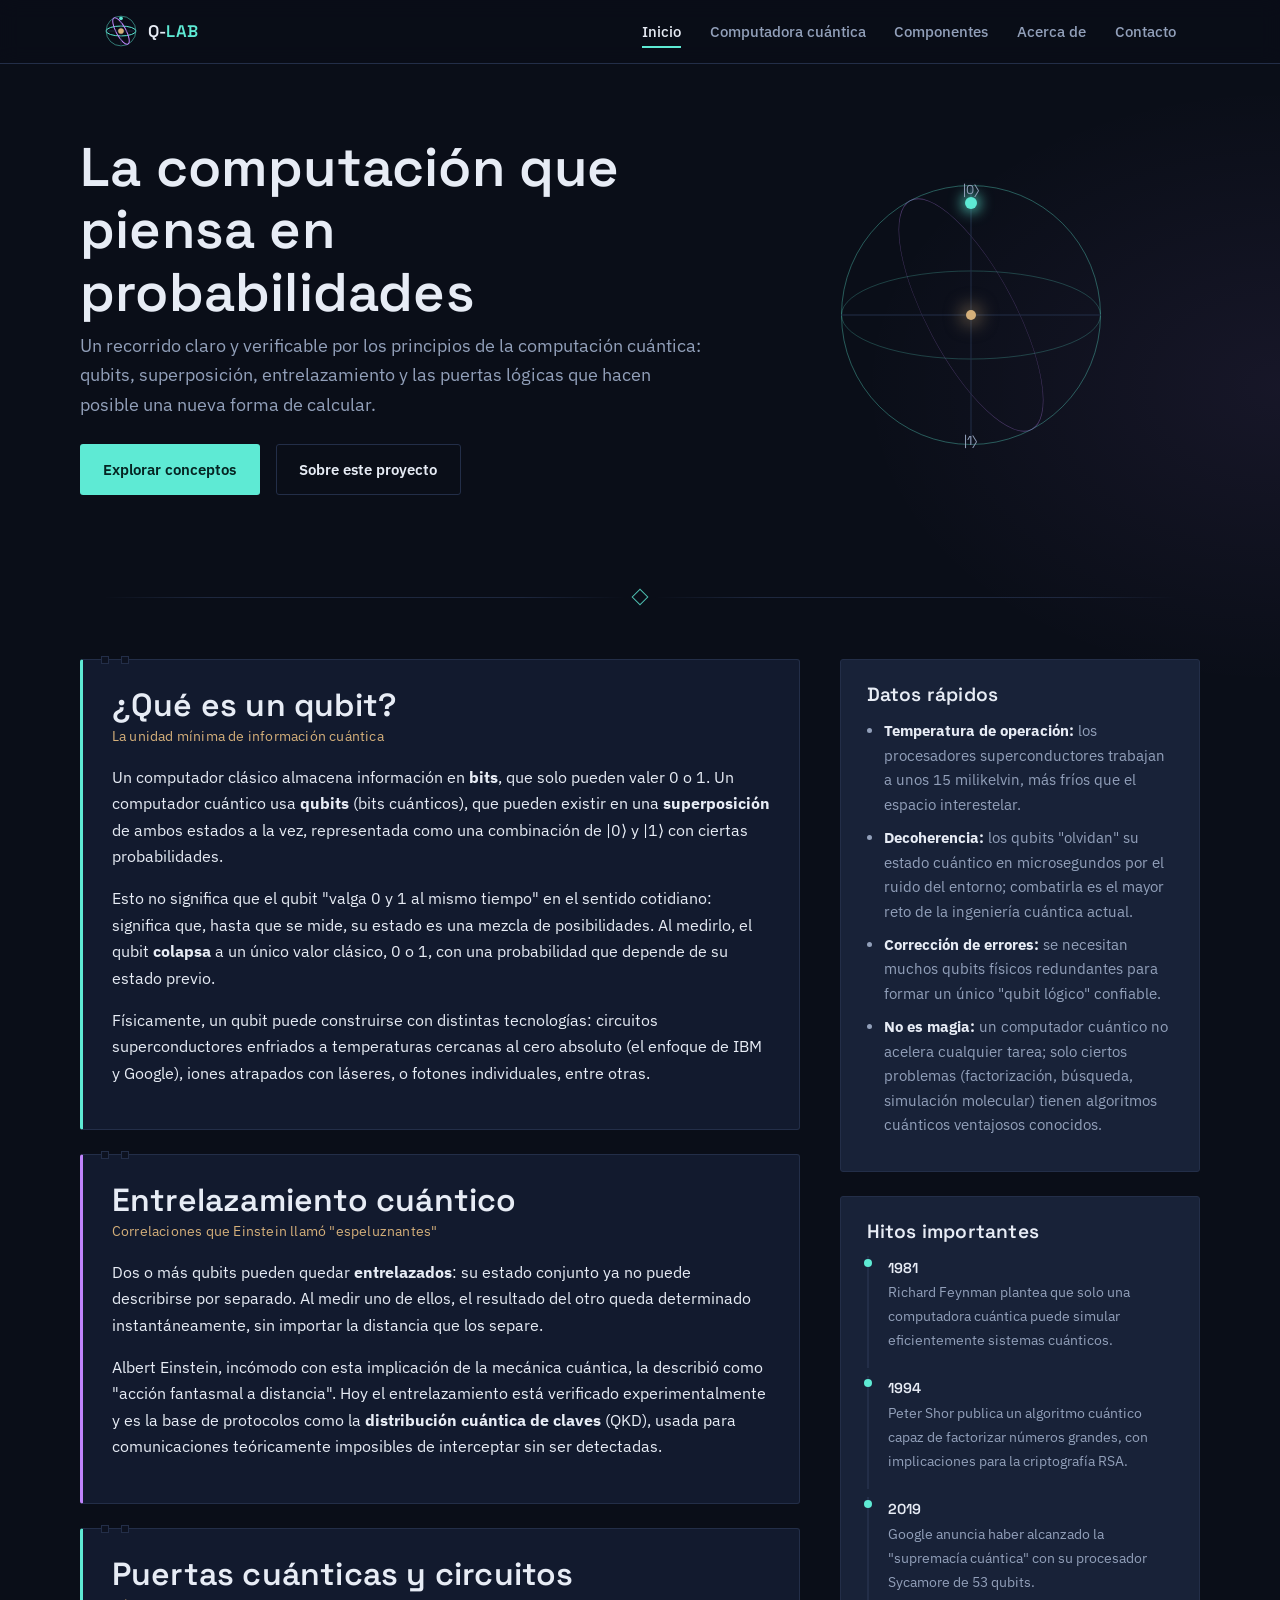
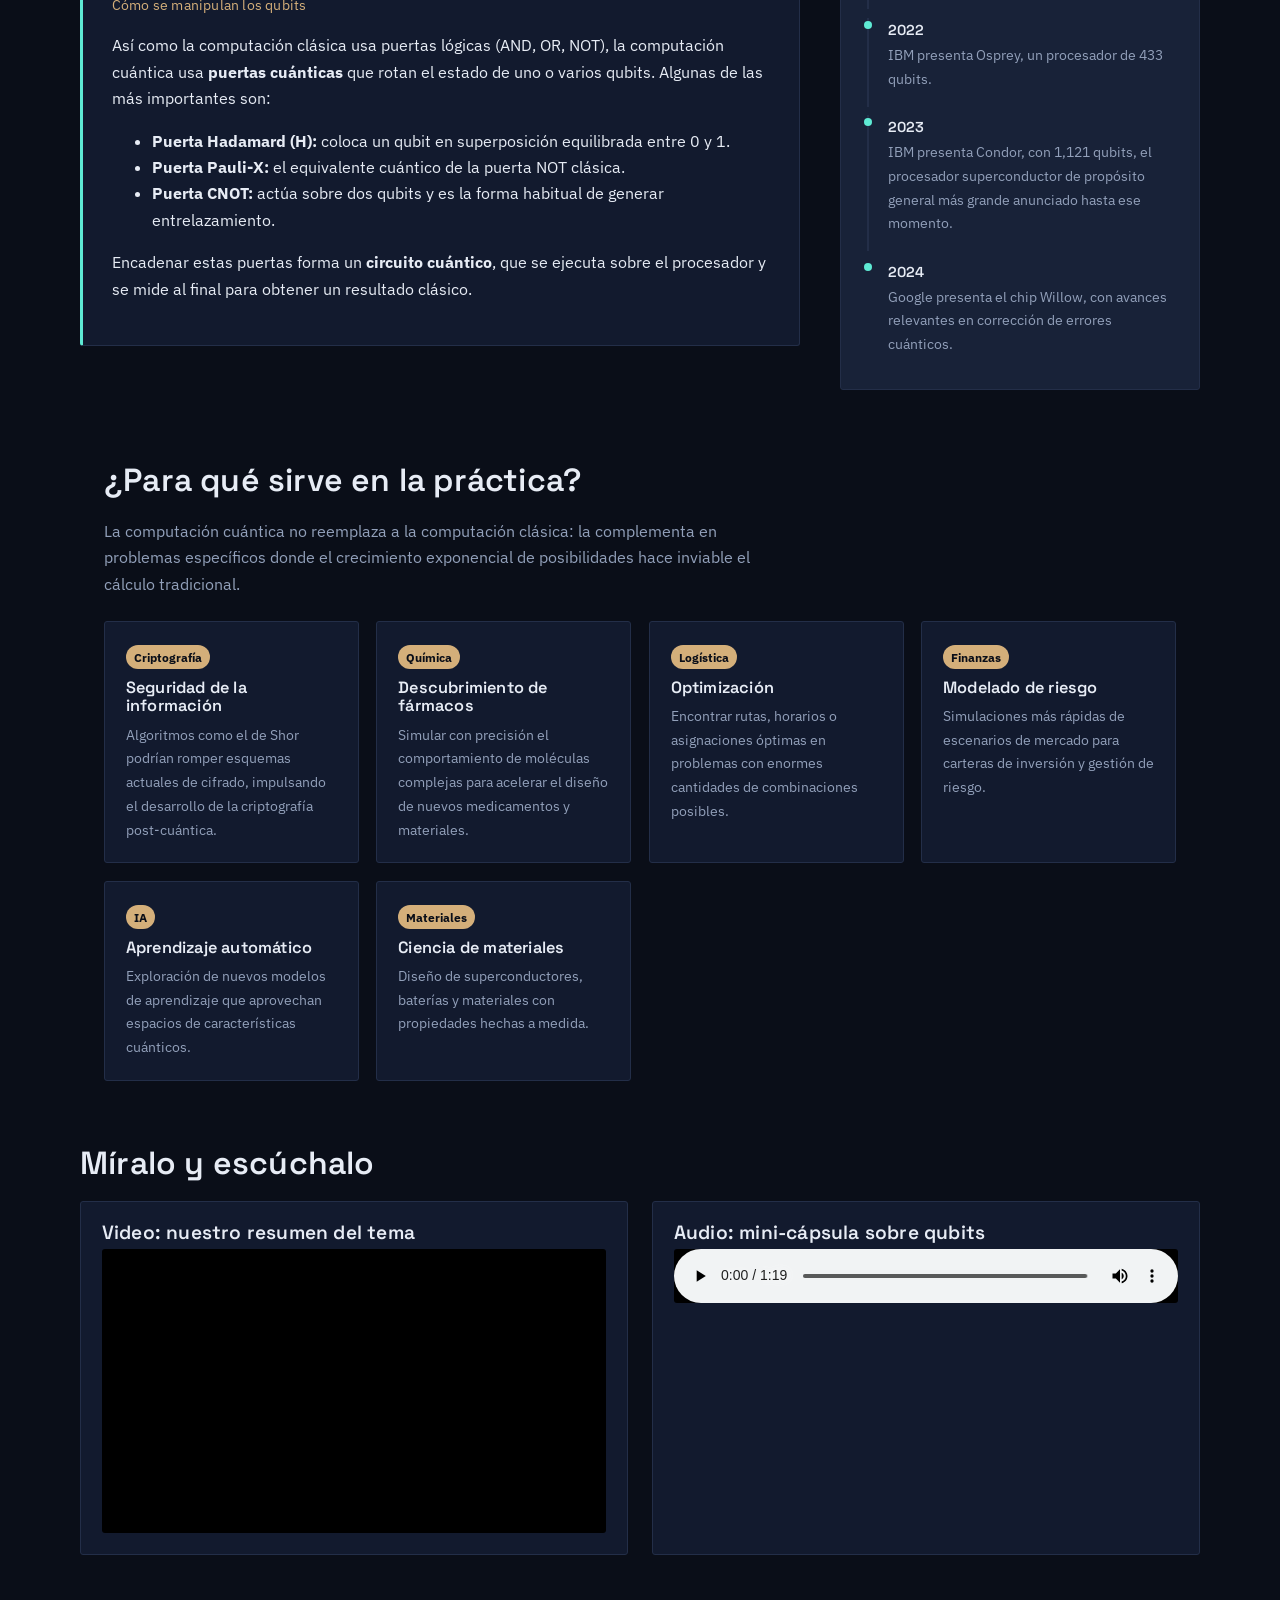
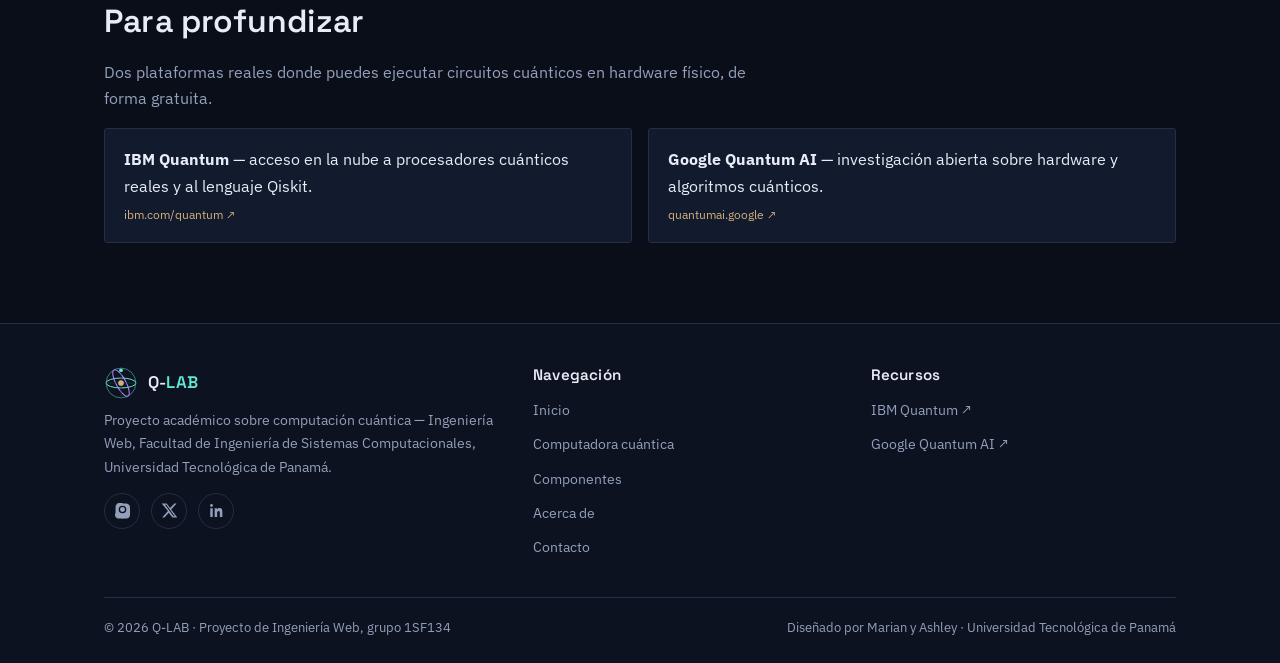
==== commit 0649aefb: "Add componentes.js for SVG synchronization on Component page This script synchronizes the fixed SVG " ====
--- a/html/index.html
+++ b/html/index.html
@@ -20,6 +20,8 @@
     </a>
     <ul class="nav-links">
       <li><a href="index.html" aria-current="page">Inicio</a></li>
+      <li><a href="computadora-cuantica.html">Computadora cuántica</a></li>
+      <li><a href="componentes.html">Componentes</a></li>
       <li><a href="acerca.html">Acerca de</a></li>
       <li><a href="contacto.html">Contacto</a></li>
     </ul>
@@ -39,14 +41,10 @@
       </div>
     </div>
     <div class="bloch" aria-hidden="true">
-      <div class="ring eq"></div>
-      <div class="ring tilt"></div>
-      <div class="axis v"></div>
-      <div class="axis h"></div>
-      <div class="core"></div>
-      <div class="orbit"><div class="qubit"></div></div>
-      <span class="label top">|0⟩</span>
-      <span class="label bottom">|1⟩</span>
+      <span class="ring"></span><span class="ring eq"></span><span class="ring tilt"></span>
+      <span class="axis v"></span><span class="axis h"></span><span class="core"></span>
+      <span class="orbit"><span class="qubit"></span></span>
+      <span class="label top">|0⟩</span><span class="label bottom">|1⟩</span>
     </div>
   </section>
 
@@ -207,6 +205,8 @@
         <h4>Navegación</h4>
         <ul>
           <li><a href="index.html">Inicio</a></li>
+          <li><a href="computadora-cuantica.html">Computadora cuántica</a></li>
+          <li><a href="componentes.html">Componentes</a></li>
           <li><a href="acerca.html">Acerca de</a></li>
           <li><a href="contacto.html">Contacto</a></li>
         </ul>
--- a/css/styles.css
+++ b/css/styles.css
@@ -212,6 +212,22 @@
   .bloch .orbit{ animation: none; }
 }
 
+/* ---------- imagen de computadora cuántica ---------- */
+.quantum-computer-visual{
+  width: 450px;
+  height: 450px;
+  margin: 0 auto;
+  display: flex;
+  align-items: center;
+  justify-content: center;
+}
+.quantum-computer-visual img{
+  width: 100%;
+  height: 100%;
+  object-fit: contain;
+  filter: drop-shadow(0 18px 28px rgba(0,0,0,.35));
+}
+
 /* ---------- layout principal con article + aside ---------- */
 .content-grid{
   display: grid;
@@ -408,10 +424,216 @@
   font-size: .8rem; color: var(--text-muted);
 }
 
-/* ---------- responsive ---------- */
+/* =========================================================
+   Página "Componentes" — diagrama SVG propio, fijo en el
+   centro de la pantalla, que va resaltando cada capa según
+   la tarjeta visible. Reemplaza la foto de fondo por un
+   dibujo vectorial en la misma paleta del sitio (nítido a
+   cualquier resolución, con vida propia vía animación).
+   Prefijo qc- para no chocar con el resto del sitio.
+   ========================================================= */
+
+.qc-diagram-wrap{
+  position: fixed;
+  inset: 0;
+  z-index: 0;
+  display: flex;
+  align-items: center;
+  justify-content: center;
+  pointer-events: none;
+}
+.qc-diagram-wrap ~ .site-header,
+.qc-diagram-wrap ~ main,
+.qc-diagram-wrap ~ .site-footer{ position: relative; z-index: 1; }
+.qc-diagram-wrap::before{
+  content: "";
+  position: absolute; inset: 0;
+  background:
+    radial-gradient(ellipse 900px 700px at 50% 42%, rgba(94,234,212,.07), transparent 60%),
+    radial-gradient(ellipse 700px 600px at 68% 68%, rgba(192,132,252,.06), transparent 60%),
+    var(--bg);
+}
+
+#qc-diagram{
+  position: relative;
+  width: min(58vw, 460px);
+  height: auto;
+  max-height: 88vh;
+  transform: translateY(4vh);
+  filter: drop-shadow(0 30px 60px rgba(0,0,0,.5));
+}
+
+.qc-layer{ transition: opacity .7s ease; opacity: .28; }
+.qc-layer.is-active{ opacity: 1; }
+
+.qc-ring{ fill: none; stroke: var(--text-muted); stroke-width: 1.4; }
+#layer-shield.is-active .qc-ring{ stroke: var(--cyan); }
+.qc-bolt{ fill: var(--text-muted); }
+#layer-shield.is-active .qc-bolt{ fill: var(--cyan); }
+
+.qc-wire{ stroke: var(--border); stroke-width: 1; }
+#layer-wiring.is-active .qc-wire{ stroke: var(--violet); }
+.qc-tick{ stroke: var(--border); stroke-width: 2; }
+#layer-wiring.is-active .qc-tick{ stroke: var(--violet); }
+
+.qc-plate{ fill: var(--surface-2); stroke: var(--border); stroke-width: 1.2; }
+#layer-stages.is-active .qc-plate{ stroke: var(--gold); fill: rgba(212,175,122,.10); }
+
+.qc-mixing{ fill: rgba(94,234,212,.05); stroke: var(--border); stroke-width: 1.4; }
+#layer-mixing.is-active .qc-mixing{ stroke: var(--cyan); fill: rgba(94,234,212,.16); }
+
+.qc-chip{ fill: var(--bg-alt); stroke: var(--border); stroke-width: 1.2; }
+#layer-chip.is-active .qc-chip{ stroke: var(--violet); fill: rgba(192,132,252,.18); }
+.qc-chip-grid{ stroke: var(--border); stroke-width: .6; }
+#layer-chip.is-active .qc-chip-grid{ stroke: var(--violet); opacity: .7; }
+
+.qc-amp{ fill: var(--bg-alt); stroke: var(--border); stroke-width: 1.2; }
+#layer-amps.is-active .qc-amp{ stroke: var(--gold); fill: rgba(212,175,122,.16); }
+.qc-signal{ fill: none; stroke: var(--border); stroke-width: 1; }
+#layer-amps.is-active .qc-signal{ stroke: var(--gold); }
+
+.qc-core{
+  fill: var(--gold);
+  animation: qc-pulse 3.2s ease-in-out infinite;
+  transform-origin: 240px 700px;
+}
+@keyframes qc-pulse{
+  0%, 100%{ opacity: .55; }
+  50%{ opacity: 1; }
+}
+@media (prefers-reduced-motion: reduce){
+  .qc-core{ animation: none; opacity: .85; }
+}
+
+@media (max-width: 860px){
+  #qc-diagram{ width: min(74vw, 360px); opacity: .8; }
+}
+
+.qc-hero{
+  min-height: 62vh;
+  display: flex;
+  flex-direction: column;
+  justify-content: center;
+  padding: 6rem 0 3rem;
+}
+.qc-eyebrow{
+  display: inline-block;
+  font-family: var(--font-head);
+  font-size: .78rem;
+  letter-spacing: .16em;
+  text-transform: uppercase;
+  color: var(--gold);
+  margin-bottom: .9rem;
+}
+.qc-hero h1{ max-width: 16ch; }
+.qc-hero .lede{ font-size: 1.08rem; color: var(--text-muted); max-width: 56ch; }
+.qc-hero .scroll-hint{
+  margin-top: 2.4rem;
+  font-size: .82rem;
+  color: var(--text-muted);
+  display: flex;
+  align-items: center;
+  gap: .5rem;
+}
+.qc-hero .scroll-hint::before{
+  content: "";
+  width: 1px; height: 26px;
+  background: linear-gradient(var(--cyan), transparent);
+}
+
+.qc-story{
+  padding: 2vh 0 8vh;
+  display: flex;
+  flex-direction: column;
+  gap: 18vh;
+}
+@media (max-width: 860px){
+  .qc-story{ gap: 7vh; padding-top: 1vh; }
+}
+
+.qc-card{
+  background: rgba(18,26,46,.62);
+  border: 1px solid rgba(94,234,212,.2);
+  border-radius: var(--radius);
+  padding: 2rem 2.2rem;
+  max-width: 560px;
+  backdrop-filter: blur(16px) saturate(150%);
+  -webkit-backdrop-filter: blur(16px) saturate(150%);
+  box-shadow: 0 24px 60px rgba(0,0,0,.4);
+  transition: border-color .5s ease;
+}
+.qc-card.qc-right{ margin-left: auto; }
+.qc-card.qc-left{ margin-right: auto; }
+.qc-card .qc-step{
+  display: block;
+  font-family: var(--font-head);
+  font-size: .78rem;
+  letter-spacing: .14em;
+  text-transform: uppercase;
+  color: var(--gold);
+  margin-bottom: .6rem;
+}
+.qc-card h2{ font-size: clamp(1.3rem, 2.4vw, 1.7rem); margin-bottom: .7rem; }
+.qc-card p{ color: var(--text-muted); font-size: .96rem; margin-bottom: .8rem; }
+.qc-card p:last-child{ margin-bottom: 0; }
+.qc-card.violet{ border-left: 3px solid var(--violet); }
+.qc-card.cyan{ border-left: 3px solid var(--cyan); }
+.qc-card.gold{ border-left: 3px solid var(--gold); }
+.qc-card.is-current{ border-color: rgba(94,234,212,.5); }
+
+.qc-rail{
+  position: fixed;
+  right: 2.2rem;
+  top: 50%;
+  transform: translateY(-50%);
+  z-index: 40;
+  display: flex;
+  flex-direction: column;
+  align-items: center;
+  gap: .9rem;
+}
+.qc-rail .qc-dot{
+  width: 8px; height: 8px; border-radius: 50%;
+  background: var(--border);
+  transition: background .4s ease, transform .4s ease;
+}
+.qc-rail .qc-dot.is-active{
+  background: var(--gold);
+  transform: scale(1.35);
+}
+@media (max-width: 1180px){
+  .qc-rail{ display: none; }
+}
+
+.qc-cta{
+  padding: 4vh 0 2vh;
+  text-align: center;
+}
+.qc-cta-card{
+  background: rgba(18,26,46,.72);
+  border: 1px solid var(--border);
+  border-radius: var(--radius);
+  backdrop-filter: blur(16px);
+  -webkit-backdrop-filter: blur(16px);
+  padding: 2.4rem 2rem;
+  max-width: 640px;
+  margin: 0 auto;
+}
+.qc-cta-card h2{ margin-bottom: .6rem; }
+.qc-cta-card p{ color: var(--text-muted); margin: 0 auto 1.4rem; }
+.qc-cta-card .hero-cta{ justify-content: center; margin-top: 0; }
+
+@media (max-width: 860px){
+  .qc-card{ max-width: 100%; }
+  .qc-card.qc-right, .qc-card.qc-left{ margin-left: auto; margin-right: auto; }
+  .qc-hero{ min-height: 50vh; }
+}
+
+/* ---------- responsive general del sitio ---------- */
 @media (max-width: 860px){
   .hero{ grid-template-columns: 1fr; }
   .bloch{ order: -1; margin-bottom: 1rem; width: 200px; height: 200px; }
+  .quantum-computer-visual{ order: -1; margin-bottom: 1rem; width: 280px; height: 280px; }
   .content-grid{ grid-template-columns: 1fr; }
   .contact-grid{ grid-template-columns: 1fr; }
   .media-grid{ grid-template-columns: 1fr; }
@@ -420,5 +642,16 @@
   .nav-links{ gap: 1.1rem; }
 }
 @media (max-width: 560px){
-  .nav-links{ display: none; }
-}
+  .nav{
+    flex-direction: column;
+    align-items: flex-start;
+    gap: .55rem;
+  }
+  .nav-links{
+    display: flex;
+    width: 100%;
+    gap: .65rem;
+    flex-wrap: wrap;
+  }
+  .nav-links a{ font-size: .78rem; }
+}
